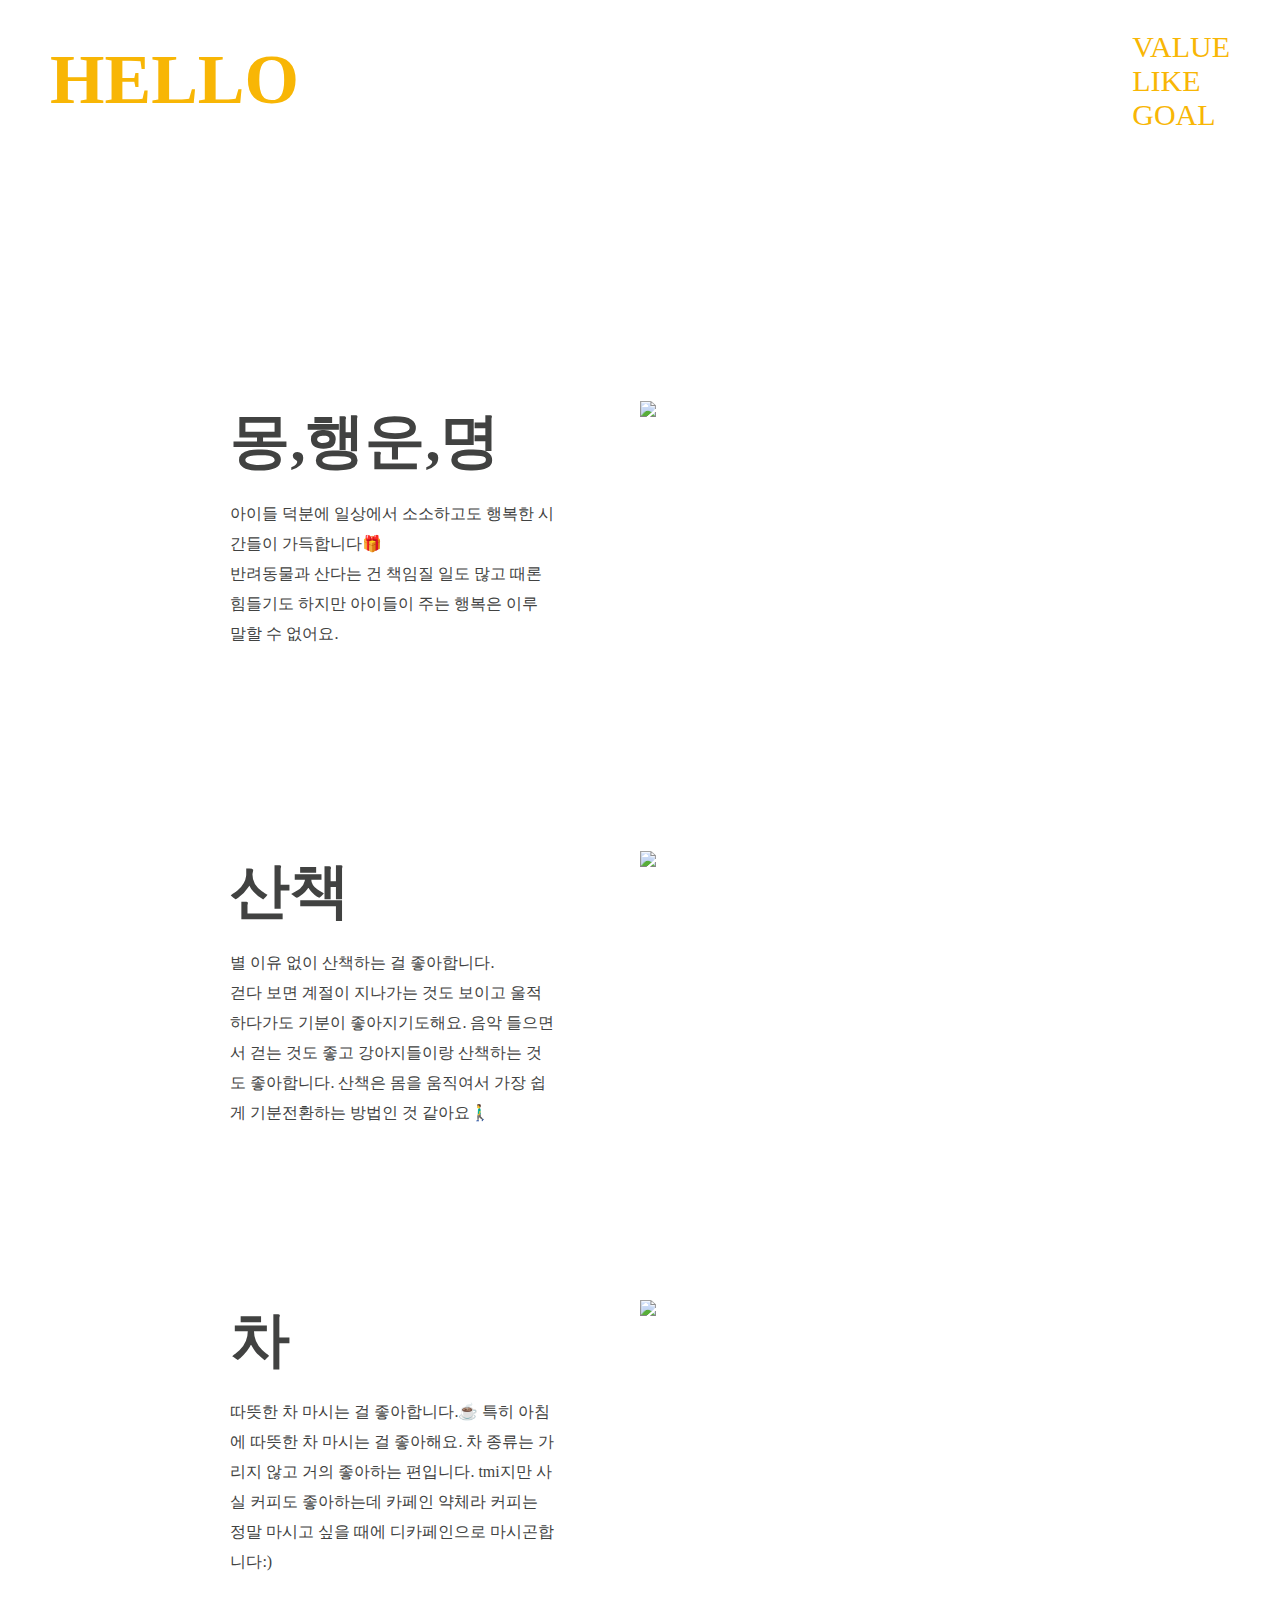
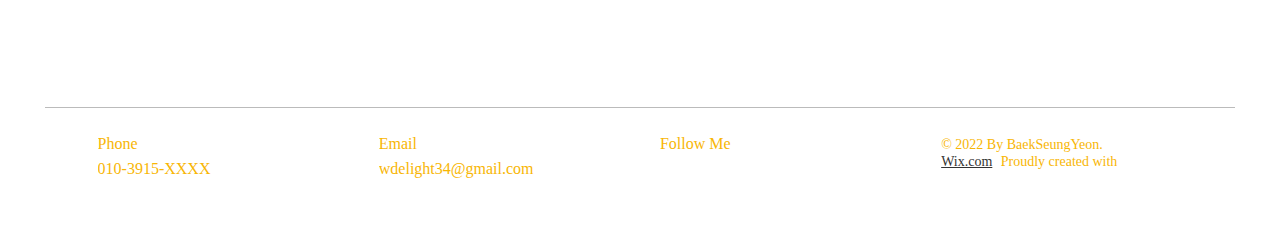
==== like.html @ 6e27c920 "Add files via upload" ====
<!DOCTYPE html>
<html lang="en">
<head>
    <meta charset="UTF-8">
    <meta http-equiv="X-UA-Compatible" content="IE=edge">
    <meta name="viewport" content="width=device-width, initial-scale=1.0">
    <link href="style.css" rel="stylesheet">
    <link href="like.css" rel="stylesheet">
        <title>BY WDELIGHTC!</title>
</head>

<body>
  <div class="main">
    <div class="top">
    <header>
        <div class="HELLO">
            <a href="index.html"><h1>HELLO</h1></a>
        </div>
        <div class="nav">
          <ul>
            <li>
              <a href="value.html">VALUE
              </a>
            </li>
            <li>
              <a href="like.html">LIKE
              </a>
            </li>
            <li>
              <a href="goal.html">GOAL
              </a>
            </li>
          </ul>
        </div>
    </header>
    </div>
  </div>

  <section data-aos="fade"
  data-aos-anchor-placement="top-bottom" data-aos-duration="3000">
  <div class="container_favorite">
      <div>
          <div class="left">
              <h2>몽,행운,명</h2>
              <p>
                  아이들 덕분에 일상에서 소소하고도 행복한 시간들이 가득합니다🎁<br>
                  반려동물과 산다는 건 책임질 일도 많고 때론 힘들기도 하지만 아이들이 주는 행복은 이루 말할 수 없어요.
              </p>
          </div>
          <div class="right">
              <img src="./img/mong.jpg" width="80%">
          </div>
      </div>
      <div>
          <div class="left">
              <h2>산책</h2>
              <p>
                별 이유 없이 산책하는 걸 좋아합니다.<br>
                걷다 보면 계절이 지나가는 것도 보이고 울적하다가도 기분이 좋아지기도해요. 음악 들으면서 걷는 것도 좋고 강아지들이랑 산책하는 것도 좋아합니다. 산책은 몸을 움직여서 가장 쉽게 기분전환하는 방법인 것 같아요🚶‍♂️</p>
          </div>
          <div class="right">
              <img src="./img/walk.jpg" width="80%">
          </div>
      </div>
      <div>
          <div class="left">
              <h2>차</h2>
              <p>
                따뜻한 차 마시는 걸 좋아합니다.☕
                특히 아침에 따뜻한 차 마시는 걸 좋아해요. 차 종류는 가리지 않고 거의 좋아하는 편입니다. tmi지만 사실 커피도 좋아하는데 카페인 약체라 커피는 정말 마시고 싶을 때에 디카페인으로 마시곤합니다:)
              </p>
          </div>
          <div class="right">
              <img src="./img/tea.jpg" width="80%">
          </div>
      </div>
  </div>
  </section>

    </div>
  </div>
  <footer>
      <ul>
          <li>
              <p>
                  <b>Phone</b>
                  <br>010-3915-XXXX
              </p>
          </li>
          <li>
              <p>
                  <b>Email</b>
                  <br>wdelight34@gmail.com
              </p>
          </li>
          <li>
              <p>
                  <b>Follow Me</b><br>
                  <a href="https://www.instagram.com/cyancompany/" target="_blank">
                      <div><i class="btn btn-light fab fa-instagram"></i></div>
                  </a>
                  <a href="https://github.com/wdelight34" target="_blank">
                      <div><i class="fab fa-github-square"></i></div>
                  </a>
                  <a href="https://velog.io/@wdelight_c" target="_blank">
                      <div><i class="fab fa-blogger"></i></div>
                  </a>
              </p>
          </li>
          <li>
              <p>&copy; 2022 By BaekSeungYeon.
                  <br>Proudly created with <a href="https://wix.com">Wix.com </a>
              </p>
          </li>
      </ul>
  </footer>
</body>
</html>
---- style.css ----
:root {
  /* 색상 */
  --text-color: white;
  --background-color: white;
  --accent-color: rgb(248 182 5);
}

html {
  scroll-behavior: smooth;
}



  /* header */
  * {
    box-sizing: border-box;
    background-color: var(--background-color);
    margin: 0;
  }

  header {
    display: flex;
    justify-content: space-between;
    color: var(--text-color);
    margin-top: 30px;
  }

  .top {
    list-style: none;
    height: 200px;
    width: 100%;
  }

.HELLO {
    display: flex;
    cursor: pointer;
    float: left;
    margin-left: 50px;
    margin-top: 10px;
    font-size: 35px;
    color: rgb(248 182 5);
  }

.HELLO a{
  text-decoration: none;
  color: var(--accent-color);
}

  .nav a{
    text-decoration: none;
    color: var(--accent-color);
    margin: 20px 50px;
    font-size: 30px;
  }

    ul {
      position: ;
    }

    li {
      list-style: none;
    }
  /* header */



  /* footer */
  footer {
      width: 93%; height: 130px;
      border-top: 1px solid #bbb;
      padding: 1% 1%;
      margin:0 auto;
  }

  footer ul {
      display: flex;
  }

  footer ul li {
      width: 25%;
      line-height: 25px;
      margin-top: 10px;
      overflow:hidden;
  }

  footer ul li:nth-child(3) {
      height: 100px;
  }

  footer ul li:last-child {
      font-size: 14px;
      padding-top: 5px;
      line-height: 17px;
  }

  footer ul li p {
      font-weight: 300;
      color: rgb(248 182 5);
  }

  footer a {
      text-decoration: underline;
      color: #333;
  }

  footer .fab {
      padding-right: 2%;
      font-size: 22px;
      color: #555;
  }

  footer ul li a {
      float:left;
      padding-right:3%;
  }
  /* footer */

  /* 반응형 */
@media screen and (max-width: 768px) {
}
---- like.css ----
/*like 부분*/
section {
    padding: 7% 18%;
    margin: 0 auto;
}

section .container_favorite div {
    width: 100%;
    height: 400px;
    margin: 3% auto;
    padding-top: 2%;

}
section .container_favorite .left {
    width:40%; float:left;
}
section .container_favorite .right {
    width:50%; float:right;
}

section h2 {
    font-size: 60px;
    padding-bottom: 3%;
    color: rgb(65 66 65);
}

section p {
    padding-top: 2%;
    font-weight: 350;
    line-height: 30px;
    color: rgb(65 66 65);
  }
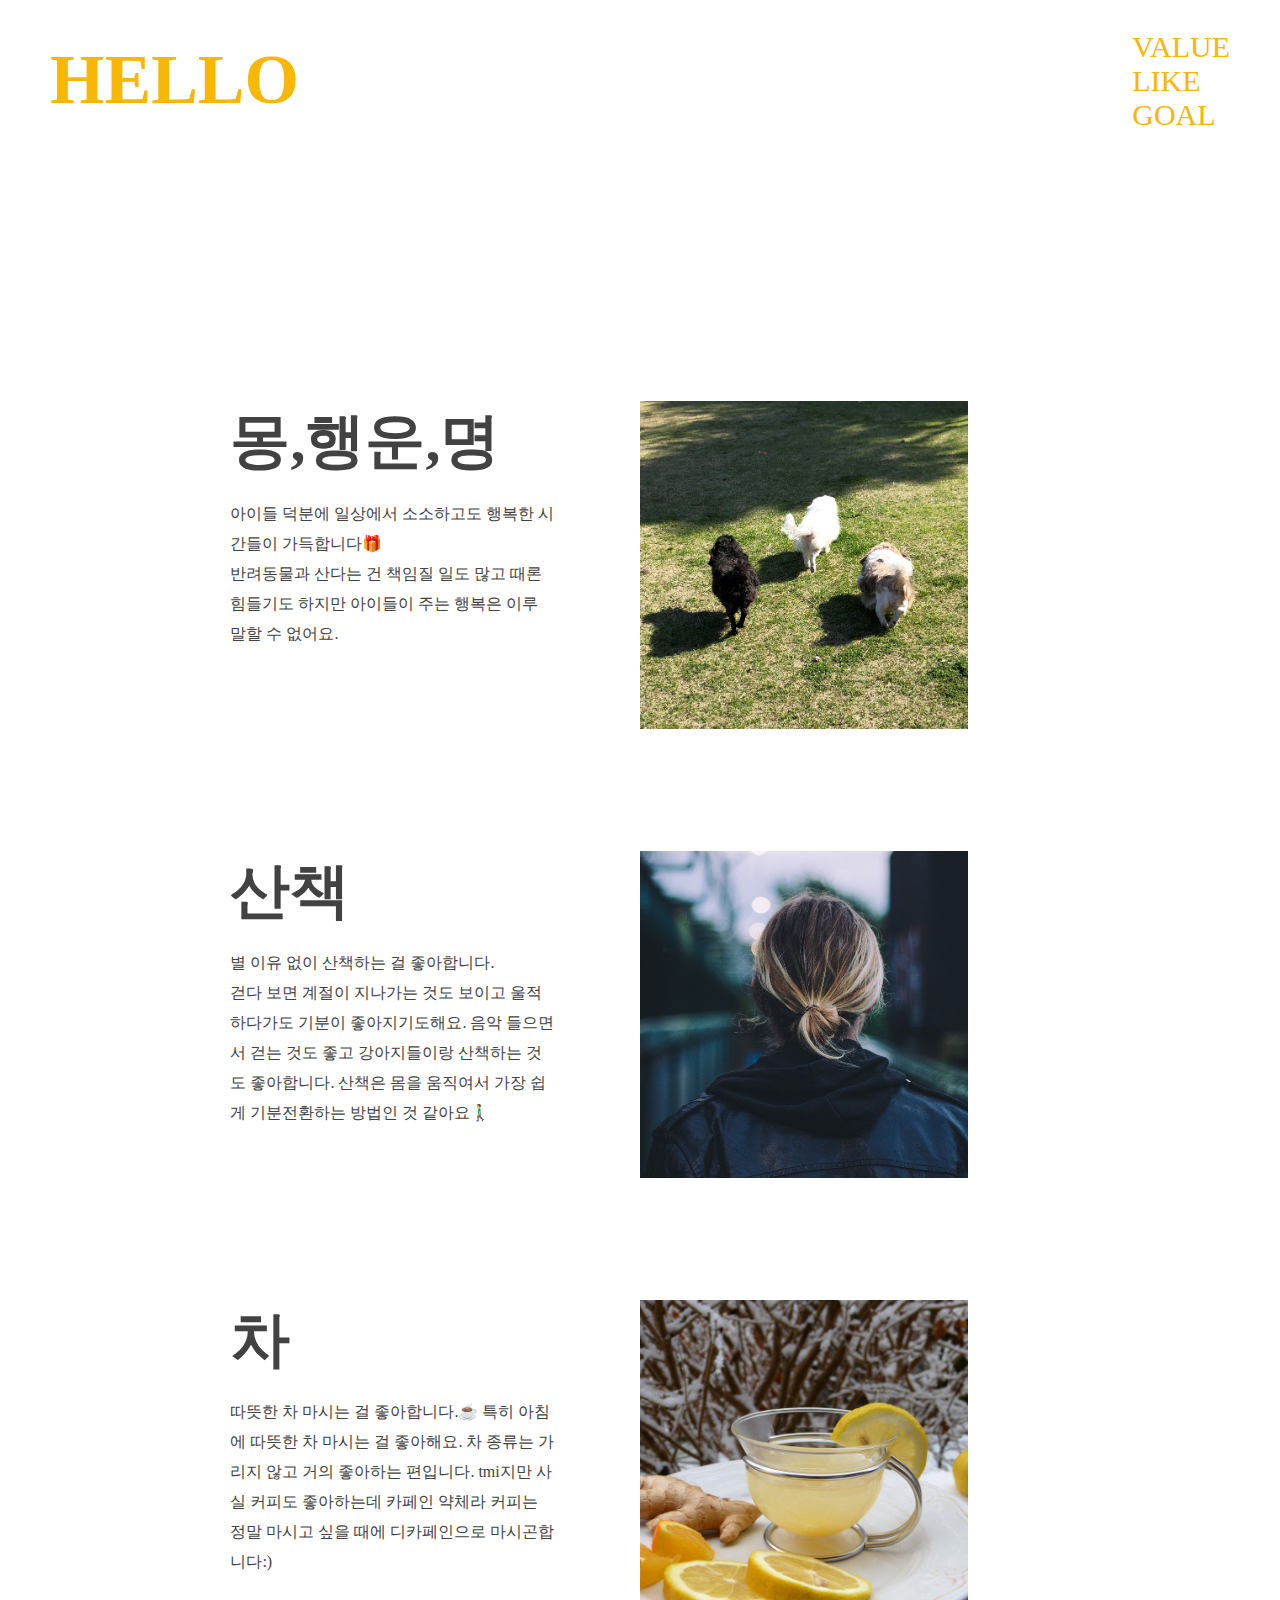
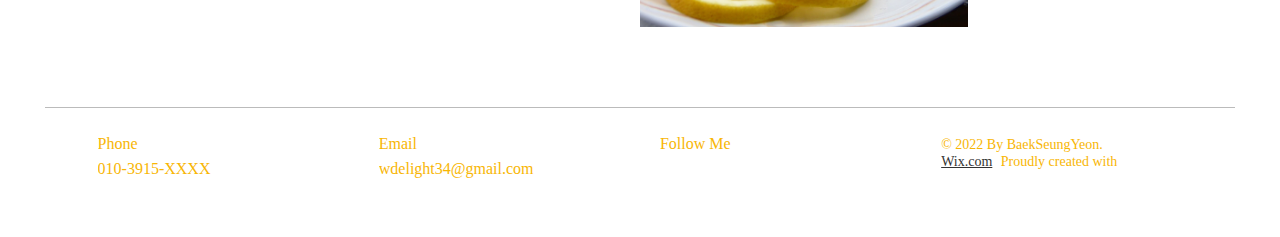
==== commit a69ff641: "Add files via upload" ====
--- a/like.html
+++ b/like.html
@@ -48,7 +48,7 @@
               </p>
           </div>
           <div class="right">
-              <img src="./img/mong.jpg" width="80%">
+              <img src="./mong.jpg" width="80%">
           </div>
       </div>
       <div>
@@ -59,7 +59,7 @@
                 걷다 보면 계절이 지나가는 것도 보이고 울적하다가도 기분이 좋아지기도해요. 음악 들으면서 걷는 것도 좋고 강아지들이랑 산책하는 것도 좋아합니다. 산책은 몸을 움직여서 가장 쉽게 기분전환하는 방법인 것 같아요🚶‍♂️</p>
           </div>
           <div class="right">
-              <img src="./img/walk.jpg" width="80%">
+              <img src="./walk.jpg" width="80%">
           </div>
       </div>
       <div>
@@ -71,7 +71,7 @@
               </p>
           </div>
           <div class="right">
-              <img src="./img/tea.jpg" width="80%">
+              <img src="./tea.jpg" width="80%">
           </div>
       </div>
   </div>
